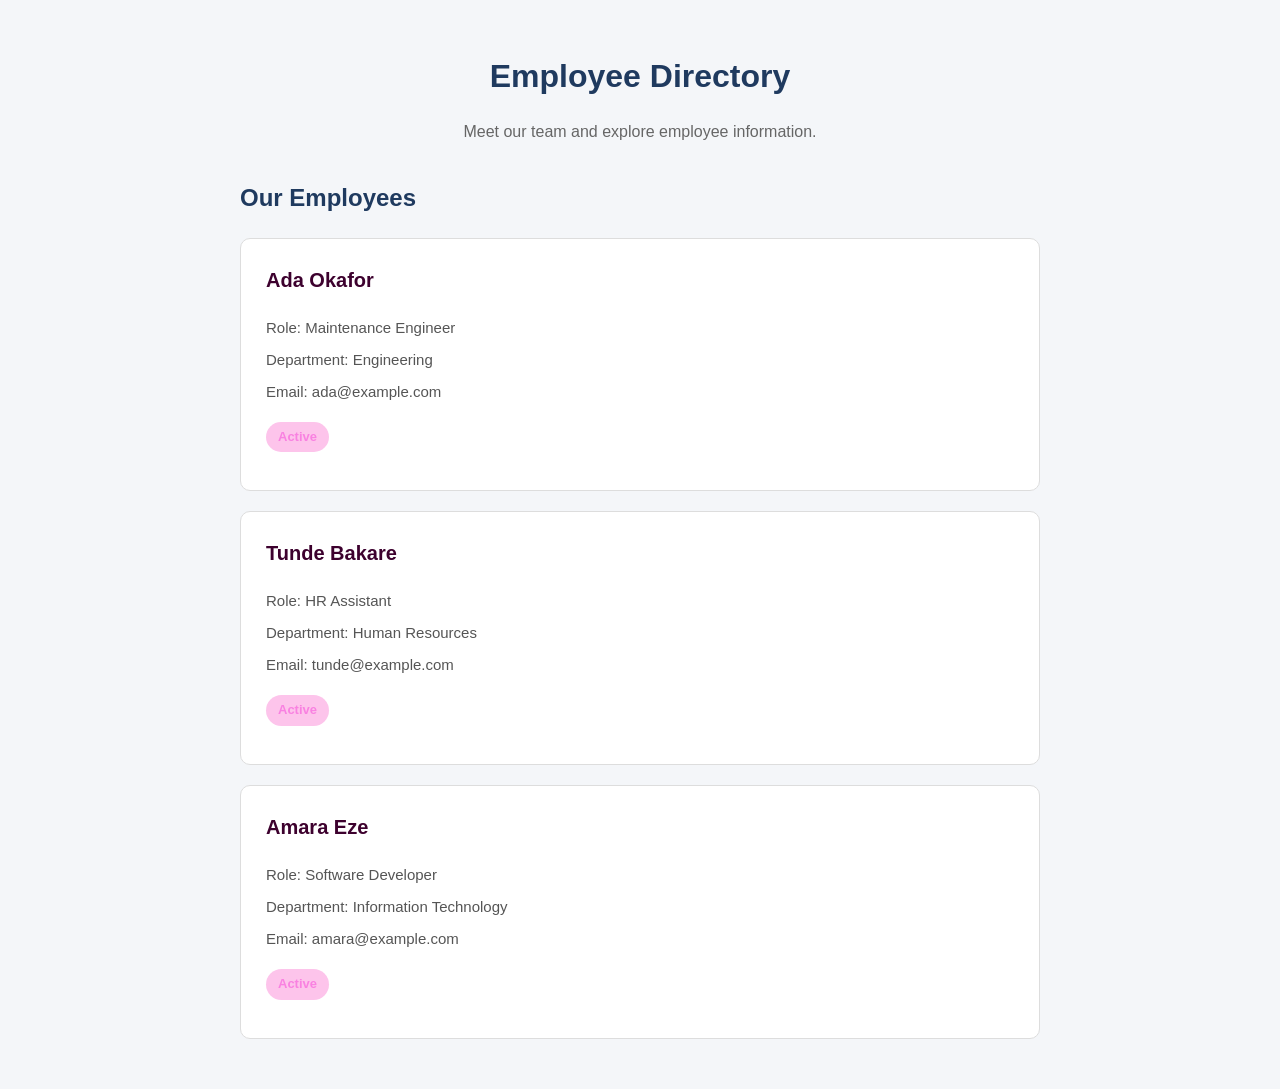
==== week03/index.html @ 26ce45d3 "feat: style employee directory with CSS" ====
<!DOCTYPE html>
<html lang="en">
<head>
    <meta charset="UTF-8">
    <meta name="viewport" content="width=device-width, initial-scale=1.0">
    <title>Document</title>
    <link rel="stylesheet" href="style.css">
</head>
<body>
    <main>
    <header>
        <h1>Employee Directory</h1>
        <p>Meet our team and explore employee information.</p>
    </header>

    <section>
        <h2>Our Employees</h2>

        <article class="employee-card">
            <h3>Ada Okafor</h3>
            <p class="meta">Role: Maintenance Engineer</p>
            <p class="meta">Department: Engineering</p>
            <p class="meta">Email: ada@example.com</p>
            <p class="status">Active</p>
        </article>

        <article class="employee-card">
            <h3>Tunde Bakare</h3>
            <p class="meta">Role: HR Assistant</p>
            <p class="meta">Department: Human Resources</p>
            <p class="meta">Email: tunde@example.com</p>
            <p class="status">Active</p>
        </article>

        <article class="employee-card">
            <h3>Amara Eze</h3>
            <p class="meta">Role: Software Developer</p>
            <p class="meta">Department: Information Technology</p>
            <p class="meta">Email: amara@example.com</p>
            <p class="status">Active</p>
        </article>

    </section>
</main>
</body>
</html>
---- week03/style.css ----
body {
font-family: Arial, sans-serif;
background-color: #f4f6f9;
color: #f098d4;
margin: 0;
padding: 30px;
line-height: 1.6;
}

main {
max-width: 800px;
margin: 0 auto;
}

header {
text-align: center;
margin-bottom: 35px;
}

h1 {
color: #1f3a5f;
font-size: 32px;
margin-bottom: 10px;
}

header p {
color: #666666;
font-size: 16px;
}

h2 {
color: #1f3a5f;
font-size: 24px;
margin-bottom: 20px;
}

.employee-card {
background-color: #ffffff;
padding: 25px;
margin-bottom: 20px;
border: 1px solid #dddddd;
border-radius: 10px;
}

.employee-card h3 {
color: #3d012e;
font-size: 20px;
margin-top: 0;
}

.meta {
color: #555555;
font-size: 15px;
margin: 8px 0;
}

.status {
display: inline-block;
background-color: #fdc4eb;
color: #f981e1;
padding: 5px 12px;
border-radius: 20px;
font-size: 13px;
font-weight: bold;
margin-top: 10px;
}
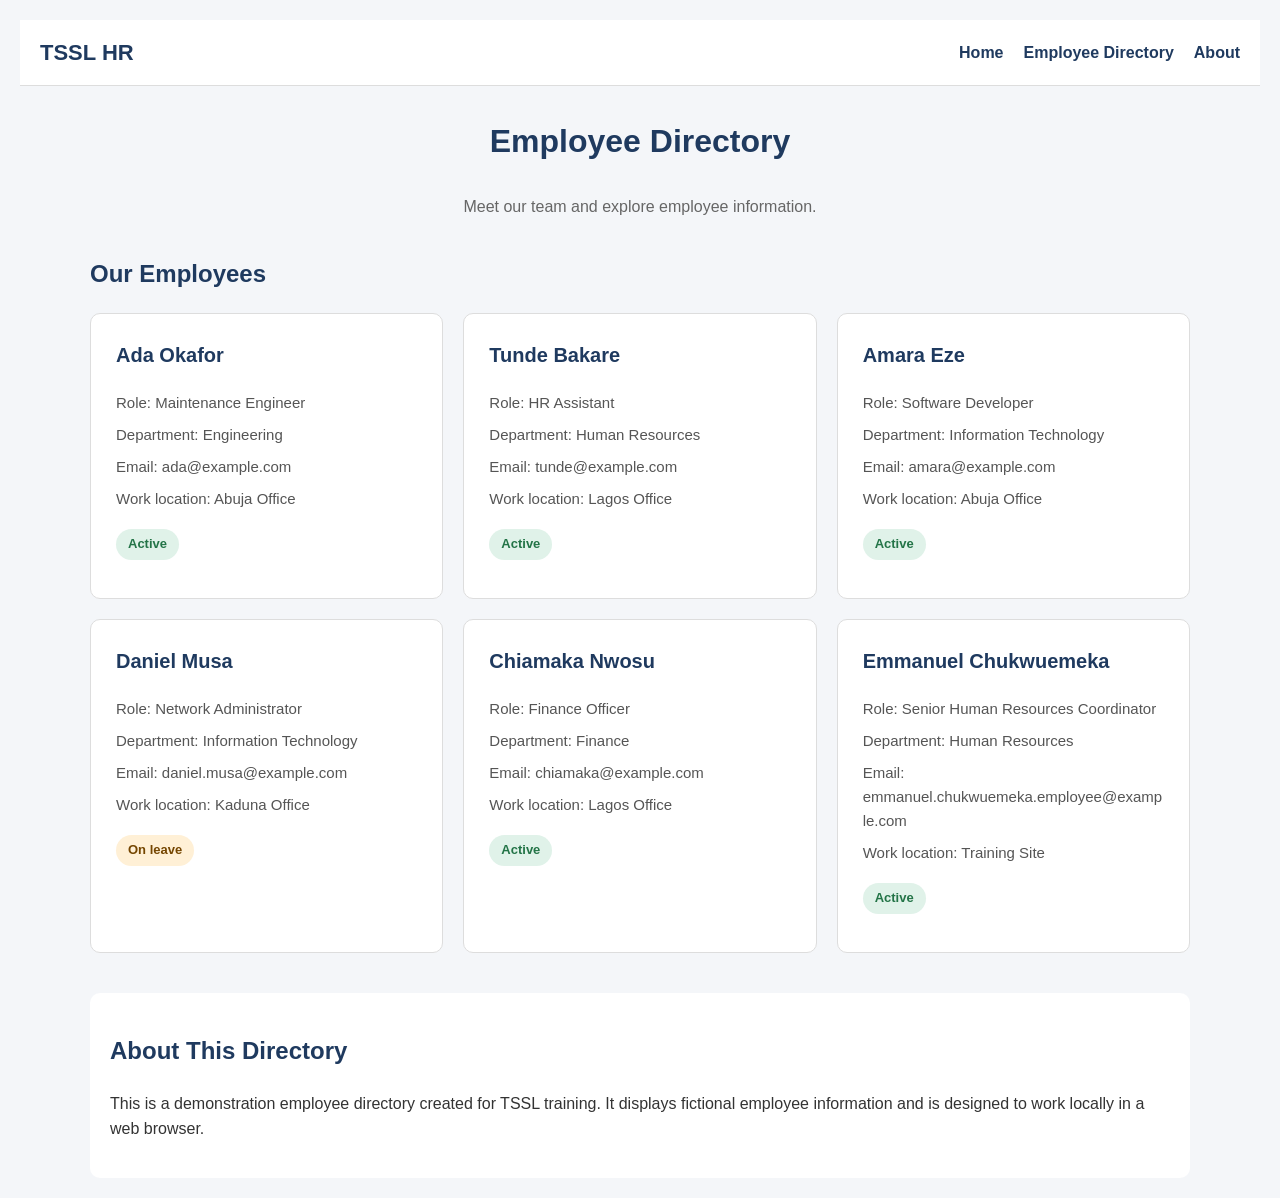
==== commit 9f8f4bb5: "feat: complete responsive employee directory" ====
--- a/week03/index.html
+++ b/week03/index.html
@@ -3,44 +3,104 @@
 <head>
     <meta charset="UTF-8">
     <meta name="viewport" content="width=device-width, initial-scale=1.0">
-    <title>Document</title>
-    <link rel="stylesheet" href="style.css">
+    <title>Employee Directory | TSSL HR</title>
+    <link rel="stylesheet" href="styles.css">
 </head>
+
 <body>
-    <main>
-    <header>
-        <h1>Employee Directory</h1>
-        <p>Meet our team and explore employee information.</p>
+
+    <header class="site-header">
+        <nav class="navbar">
+            <a href="index.html" class="logo">TSSL HR</a>
+
+            <div class="nav-links">
+                <a href="#home">Home</a>
+                <a href="#directory">Employee Directory</a>
+                <a href="#about">About</a>
+            </div>
+        </nav>
     </header>
 
-    <section>
-        <h2>Our Employees</h2>
+    <main id="home">
 
-        <article class="employee-card">
-            <h3>Ada Okafor</h3>
-            <p class="meta">Role: Maintenance Engineer</p>
-            <p class="meta">Department: Engineering</p>
-            <p class="meta">Email: ada@example.com</p>
-            <p class="status">Active</p>
-        </article>
+        <section class="intro">
+            <h1>Employee Directory</h1>
+            <p>Meet our team and explore employee information.</p>
+        </section>
 
-        <article class="employee-card">
-            <h3>Tunde Bakare</h3>
-            <p class="meta">Role: HR Assistant</p>
-            <p class="meta">Department: Human Resources</p>
-            <p class="meta">Email: tunde@example.com</p>
-            <p class="status">Active</p>
-        </article>
+        <section id="directory">
+            <h2>Our Employees</h2>
 
-        <article class="employee-card">
-            <h3>Amara Eze</h3>
-            <p class="meta">Role: Software Developer</p>
-            <p class="meta">Department: Information Technology</p>
-            <p class="meta">Email: amara@example.com</p>
-            <p class="status">Active</p>
-        </article>
+            <div class="employee-grid">
 
-    </section>
-</main>
+                <article class="employee-card">
+                    <h3>Ada Okafor</h3>
+                    <p class="meta">Role: Maintenance Engineer</p>
+                    <p class="meta">Department: Engineering</p>
+                    <p class="meta">Email: ada@example.com</p>
+                    <p class="meta">Work location: Abuja Office</p>
+                    <p class="status">Active</p>
+                </article>
+
+                <article class="employee-card">
+                    <h3>Tunde Bakare</h3>
+                    <p class="meta">Role: HR Assistant</p>
+                    <p class="meta">Department: Human Resources</p>
+                    <p class="meta">Email: tunde@example.com</p>
+                    <p class="meta">Work location: Lagos Office</p>
+                    <p class="status">Active</p>
+                </article>
+
+                <article class="employee-card">
+                    <h3>Amara Eze</h3>
+                    <p class="meta">Role: Software Developer</p>
+                    <p class="meta">Department: Information Technology</p>
+                    <p class="meta">Email: amara@example.com</p>
+                    <p class="meta">Work location: Abuja Office</p>
+                    <p class="status">Active</p>
+                </article>
+
+                <article class="employee-card">
+                    <h3>Daniel Musa</h3>
+                    <p class="meta">Role: Network Administrator</p>
+                    <p class="meta">Department: Information Technology</p>
+                    <p class="meta">Email: daniel.musa@example.com</p>
+                    <p class="meta">Work location: Kaduna Office</p>
+                    <p class="status status--leave">On leave</p>
+                </article>
+
+                <article class="employee-card">
+                    <h3>Chiamaka Nwosu</h3>
+                    <p class="meta">Role: Finance Officer</p>
+                    <p class="meta">Department: Finance</p>
+                    <p class="meta">Email: chiamaka@example.com</p>
+                    <p class="meta">Work location: Lagos Office</p>
+                    <p class="status">Active</p>
+                </article>
+
+                <article class="employee-card">
+                    <h3>Emmanuel Chukwuemeka</h3>
+                    <p class="meta">Role: Senior Human Resources Coordinator</p>
+                    <p class="meta">Department: Human Resources</p>
+                    <p class="meta">Email: emmanuel.chukwuemeka.employee@example.com</p>
+                    <p class="meta">Work location: Training Site</p>
+                    <p class="status">Active</p>
+                </article>
+
+            </div>
+        </section>
+
+        <section id="about" class="about">
+            <h2>About This Directory</h2>
+            <p>
+                This is a demonstration employee directory created for TSSL training.
+                It displays fictional employee information and is designed to work
+                locally in a web browser.
+            </p>
+        </section>
+
+    </main>
+
 </body>
 </html>
+
--- a/week03/styles.css
+++ b/week03/styles.css
@@ -0,0 +1,139 @@
+body {
+font-family: Arial, sans-serif;
+background-color: #f4f6f9;
+color: #333333;
+margin: 0;
+padding: 20px;
+line-height: 1.6;
+}
+
+.site-header {
+background-color: #ffffff;
+padding: 15px 20px;
+border-bottom: 1px solid #dddddd;
+margin-bottom: 30px;
+}
+
+.navbar {
+display: flex;
+justify-content: space-between;
+align-items: center;
+flex-wrap: wrap;
+gap: 15px;
+}
+
+.logo {
+color: #1f3a5f;
+font-size: 22px;
+font-weight: bold;
+text-decoration: none;
+}
+
+.nav-links {
+display: flex;
+flex-wrap: wrap;
+gap: 20px;
+}
+
+.nav-links a {
+color: #1f3a5f;
+text-decoration: none;
+font-weight: bold;
+}
+
+.nav-links a:hover {
+text-decoration: underline;
+}
+
+a:focus-visible {
+outline: 3px solid #2563eb;
+outline-offset: 4px;
+}
+
+main {
+max-width: 1100px;
+margin: 0 auto;
+}
+
+.intro {
+text-align: center;
+margin-bottom: 35px;
+}
+
+h1 {
+color: #1f3a5f;
+font-size: 32px;
+}
+
+.intro p {
+color: #666666;
+}
+
+h2 {
+color: #1f3a5f;
+margin-bottom: 20px;
+}
+
+.employee-grid {
+display: grid;
+grid-template-columns: 1fr;
+gap: 20px;
+}
+
+.employee-card {
+background-color: #ffffff;
+padding: 25px;
+margin-bottom: 0;
+border: 1px solid #dddddd;
+border-radius: 10px;
+overflow-wrap: anywhere;
+}
+
+.employee-card h3 {
+color: #1f3a5f;
+font-size: 20px;
+margin-top: 0;
+}
+
+.meta {
+color: #555555;
+font-size: 15px;
+margin: 8px 0;
+}
+
+.status {
+display: inline-block;
+background-color: #e0f2e9;
+color: #237447;
+padding: 5px 12px;
+border-radius: 20px;
+font-size: 13px;
+font-weight: bold;
+margin-top: 10px;
+}
+
+.status--leave {
+background-color: #fff0d6;
+color: #754600;
+}
+
+.about {
+margin-top: 40px;
+padding: 20px;
+background-color: #ffffff;
+border-radius: 10px;
+}
+
+/* Tablet layout */
+@media (min-width: 48rem) {
+.employee-grid {
+grid-template-columns: repeat(2, 1fr);
+}
+}
+
+/* Desktop layout */
+@media (min-width: 70rem) {
+.employee-grid {
+grid-template-columns: repeat(3, 1fr);
+}
+}
